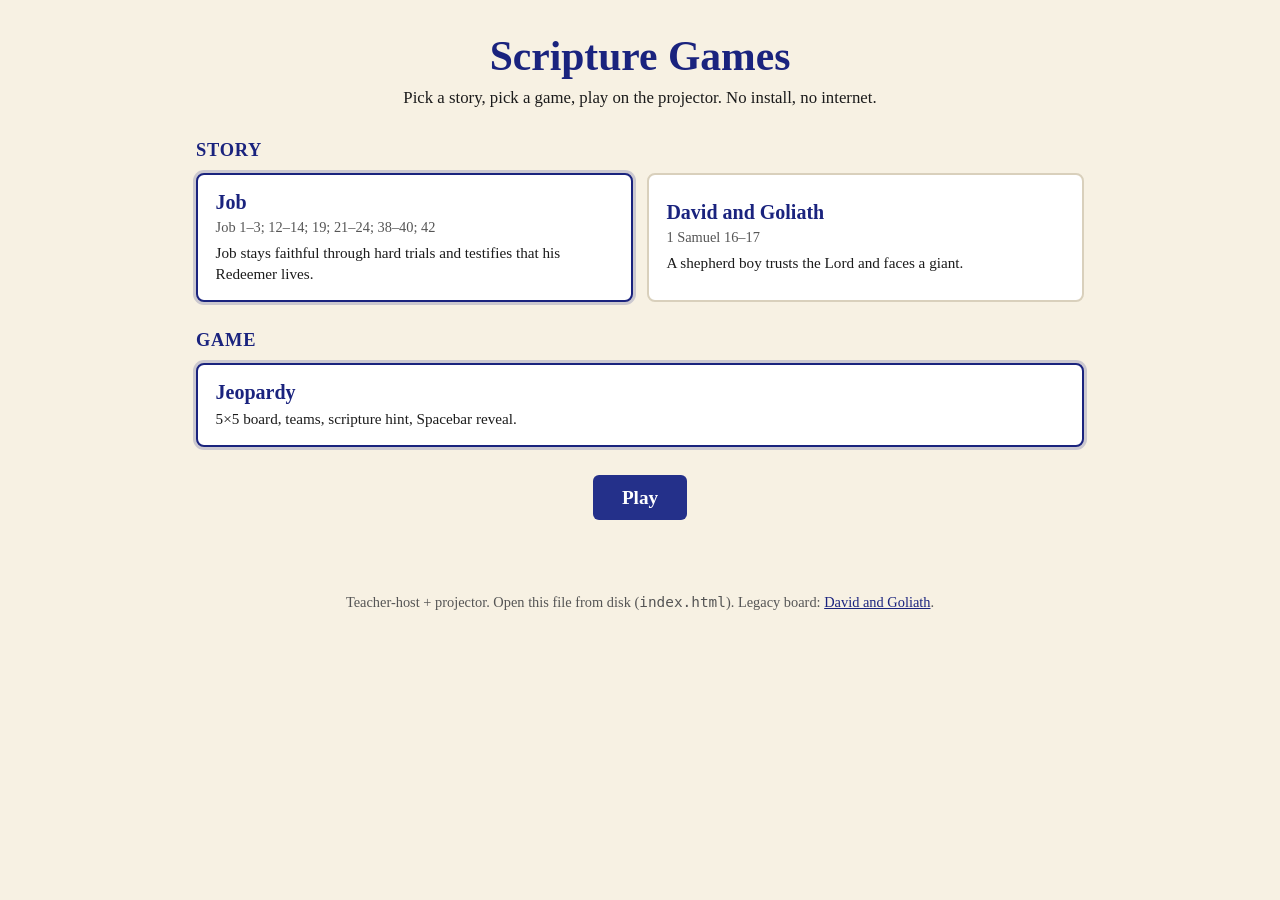
==== index.html @ 19849aba "Add the games hub, Jeopardy engine, and Job pack so class can play from disk. Story packs load on de" ====
<!DOCTYPE html>
<html lang="en">
<head>
  <meta charset="utf-8">
  <meta name="viewport" content="width=device-width, initial-scale=1">
  <title>Scripture Games</title>
  <link rel="stylesheet" href="hub.css">
</head>
<body>
  <main id="hub" class="hub">
    <header class="hub-header">
      <h1>Scripture Games</h1>
      <p>Pick a story, pick a game, play on the projector. No install, no internet.</p>
    </header>

    <section class="hub-section" aria-labelledby="stories-heading">
      <h2 id="stories-heading">Story</h2>
      <div id="story-cards" class="cards"></div>
    </section>

    <section class="hub-section" aria-labelledby="games-heading">
      <h2 id="games-heading">Game</h2>
      <div id="game-cards" class="cards"></div>
    </section>

    <div class="play-row">
      <button type="button" class="play-btn" id="play-btn">Play</button>
    </div>
    <p class="hub-error" id="hub-error" role="status"></p>

    <p class="hub-foot">Teacher-host + projector. Open this file from disk (<code>index.html</code>). Legacy board: <a href="david-and-goliath.html">David and Goliath</a>.</p>
  </main>

  <div id="game-root" hidden></div>

  <noscript>This hub needs JavaScript. Open <a href="david-and-goliath.html">david-and-goliath.html</a> for the legacy board.</noscript>

  <script src="stories/catalog.js"></script>
  <script src="hub.js"></script>
</body>
</html>
---- hub.css ----
:root {
  --navy: #1a237e;
  --navy-mid: #24308a;
  --gold: #d4a017;
  --cream: #f7f1e3;
  --ink: #1b1b1b;
}

* {
  box-sizing: border-box;
}

html,
body {
  margin: 0;
  min-height: 100%;
  font-family: Georgia, "Times New Roman", serif;
  background: var(--cream);
  color: var(--ink);
}

body {
  min-height: 100vh;
}

.hub {
  max-width: 58rem;
  margin: 0 auto;
  padding: 2rem 1.25rem 3rem;
}

.hub-header {
  text-align: center;
  margin-bottom: 2rem;
}

.hub-header h1 {
  margin: 0;
  font-size: clamp(1.8rem, 4vw, 2.6rem);
  color: var(--navy);
}

.hub-header p {
  margin: 0.5rem 0 0;
  font-size: 1.05rem;
}

.hub-section {
  margin-bottom: 1.75rem;
}

.hub-section h2 {
  margin: 0 0 0.75rem;
  font-size: 1.15rem;
  color: var(--navy);
  letter-spacing: 0.04em;
  text-transform: uppercase;
}

.cards {
  display: grid;
  grid-template-columns: repeat(auto-fit, minmax(16rem, 1fr));
  gap: 0.85rem;
}

.card {
  display: block;
  width: 100%;
  text-align: left;
  background: #fff;
  border: 2px solid #d9d0bc;
  border-radius: 8px;
  padding: 1rem 1.1rem;
  cursor: pointer;
  font-family: inherit;
  color: inherit;
}

.card:hover,
.card:focus {
  border-color: var(--navy-mid);
  outline: none;
}

.card.selected {
  border-color: var(--navy);
  box-shadow: 0 0 0 3px rgba(26, 35, 126, 0.2);
}

.card h3 {
  margin: 0 0 0.3rem;
  font-size: 1.25rem;
  color: var(--navy);
}

.card .meta {
  margin: 0 0 0.45rem;
  font-size: 0.9rem;
  color: #555;
}

.card .blurb {
  margin: 0;
  font-size: 0.95rem;
  line-height: 1.35;
}

.play-row {
  display: flex;
  flex-wrap: wrap;
  gap: 0.75rem;
  align-items: center;
  justify-content: center;
  margin-top: 1.5rem;
}

.play-btn {
  background: var(--navy-mid);
  color: #fff;
  border: 0;
  border-radius: 6px;
  padding: 0.7rem 1.8rem;
  font-size: 1.2rem;
  font-weight: 700;
  font-family: inherit;
  cursor: pointer;
}

.play-btn:hover,
.play-btn:focus {
  background: var(--navy);
}

.play-btn:disabled {
  opacity: 0.45;
  cursor: not-allowed;
}

.hub-error {
  color: #8b1a1a;
  text-align: center;
  min-height: 1.4rem;
  margin: 0.75rem 0 0;
}

.hub-foot {
  margin-top: 2.5rem;
  text-align: center;
  font-size: 0.9rem;
  color: #555;
}

.hub-foot a {
  color: var(--navy);
}

.hub[hidden],
#game-root[hidden] {
  display: none !important;
}
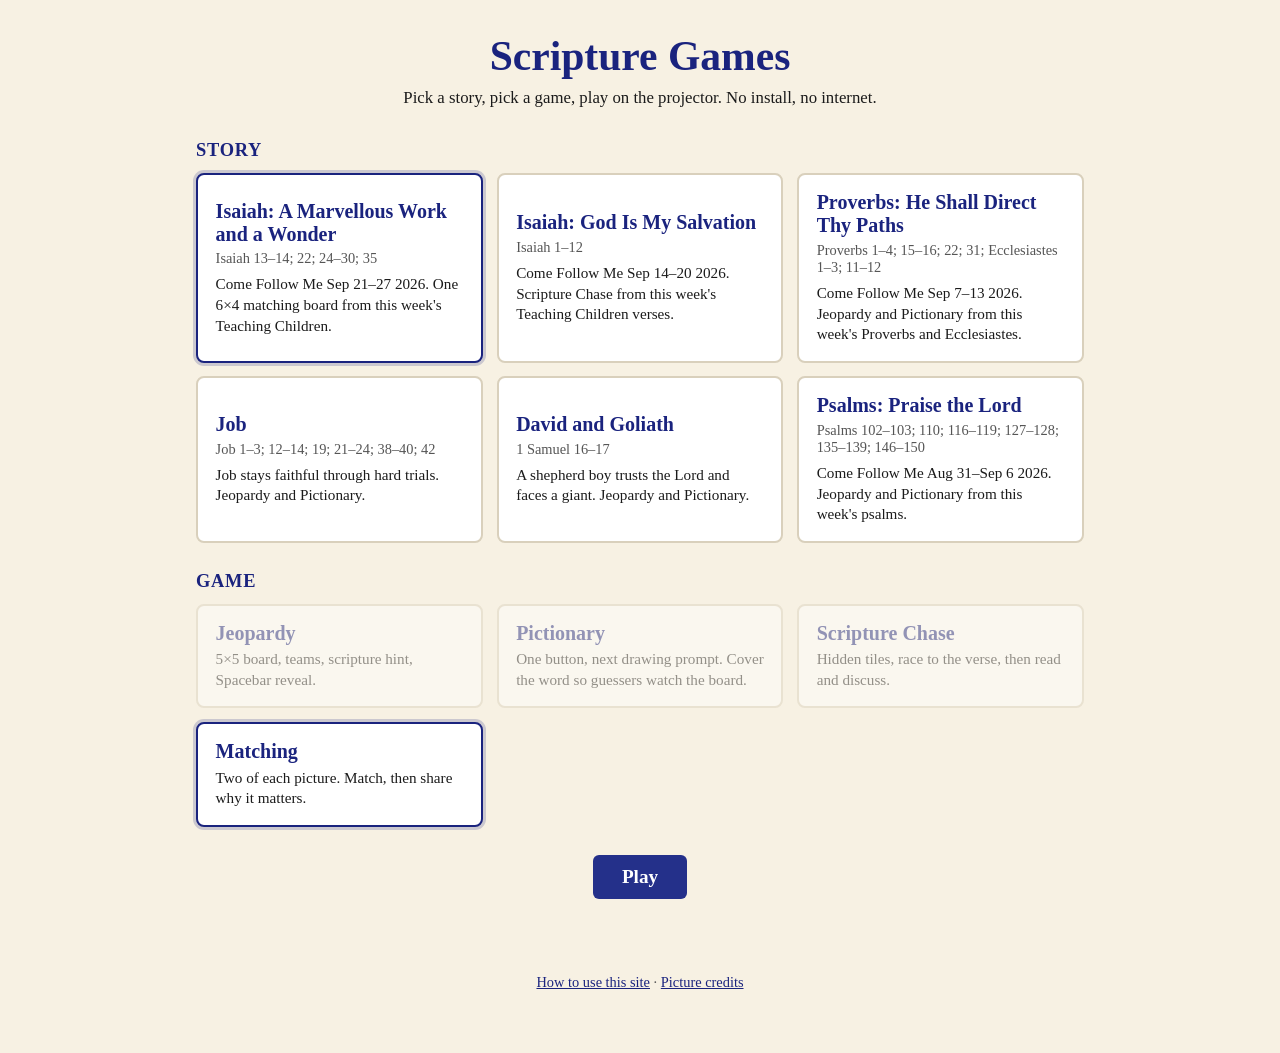
==== commit d0e5418e: "Put verse text and Gospel Library links on the match page so the class can read together, and add hu" ====
--- a/index.html
+++ b/index.html
@@ -28,13 +28,14 @@
     </div>
     <p class="hub-error" id="hub-error" role="status"></p>
 
-    <p class="hub-foot">Teacher-host + projector. Open this file from disk (<code>index.html</code>). Legacy board: <a href="david-and-goliath.html">David and Goliath</a>.</p>
+    <p class="hub-foot"><a href="how-to.html">How to use this site</a> · <a href="credits.html">Picture credits</a></p>
   </main>
 
   <div id="game-root" hidden></div>
 
   <noscript>This hub needs JavaScript. Open <a href="david-and-goliath.html">david-and-goliath.html</a> for the legacy board.</noscript>
 
+  <script src="games/gospel-link.js"></script>
   <script src="stories/catalog.js"></script>
   <script src="hub.js"></script>
 </body>
--- a/hub.css
+++ b/hub.css
@@ -87,6 +87,13 @@
   box-shadow: 0 0 0 3px rgba(26, 35, 126, 0.2);
 }
 
+.card.disabled,
+.card:disabled {
+  opacity: 0.45;
+  cursor: not-allowed;
+  box-shadow: none;
+}
+
 .card h3 {
   margin: 0 0 0.3rem;
   font-size: 1.25rem;
@@ -154,6 +161,55 @@
   color: var(--navy);
 }
 
+.hub-page {
+  max-width: 40rem;
+}
+
+.hub-back {
+  margin: 0 0 1rem;
+  text-align: left;
+}
+
+.hub-page h1 {
+  margin: 0 0 1rem;
+  font-size: clamp(1.6rem, 3.5vw, 2.2rem);
+  color: var(--navy);
+}
+
+.hub-page h2 {
+  margin: 1.6rem 0 0.5rem;
+  font-size: 1.15rem;
+  color: var(--navy);
+}
+
+.hub-page p,
+.hub-page li {
+  line-height: 1.45;
+}
+
+.hub-page ul {
+  padding-left: 1.25rem;
+}
+
+.hub-page table {
+  width: 100%;
+  border-collapse: collapse;
+  font-size: 0.92rem;
+  margin: 0.75rem 0 1.25rem;
+}
+
+.hub-page th,
+.hub-page td {
+  text-align: left;
+  vertical-align: top;
+  padding: 0.4rem 0.5rem 0.4rem 0;
+  border-bottom: 1px solid #d9d0bc;
+}
+
+.hub-page a {
+  color: var(--navy);
+}
+
 .hub[hidden],
 #game-root[hidden] {
   display: none !important;
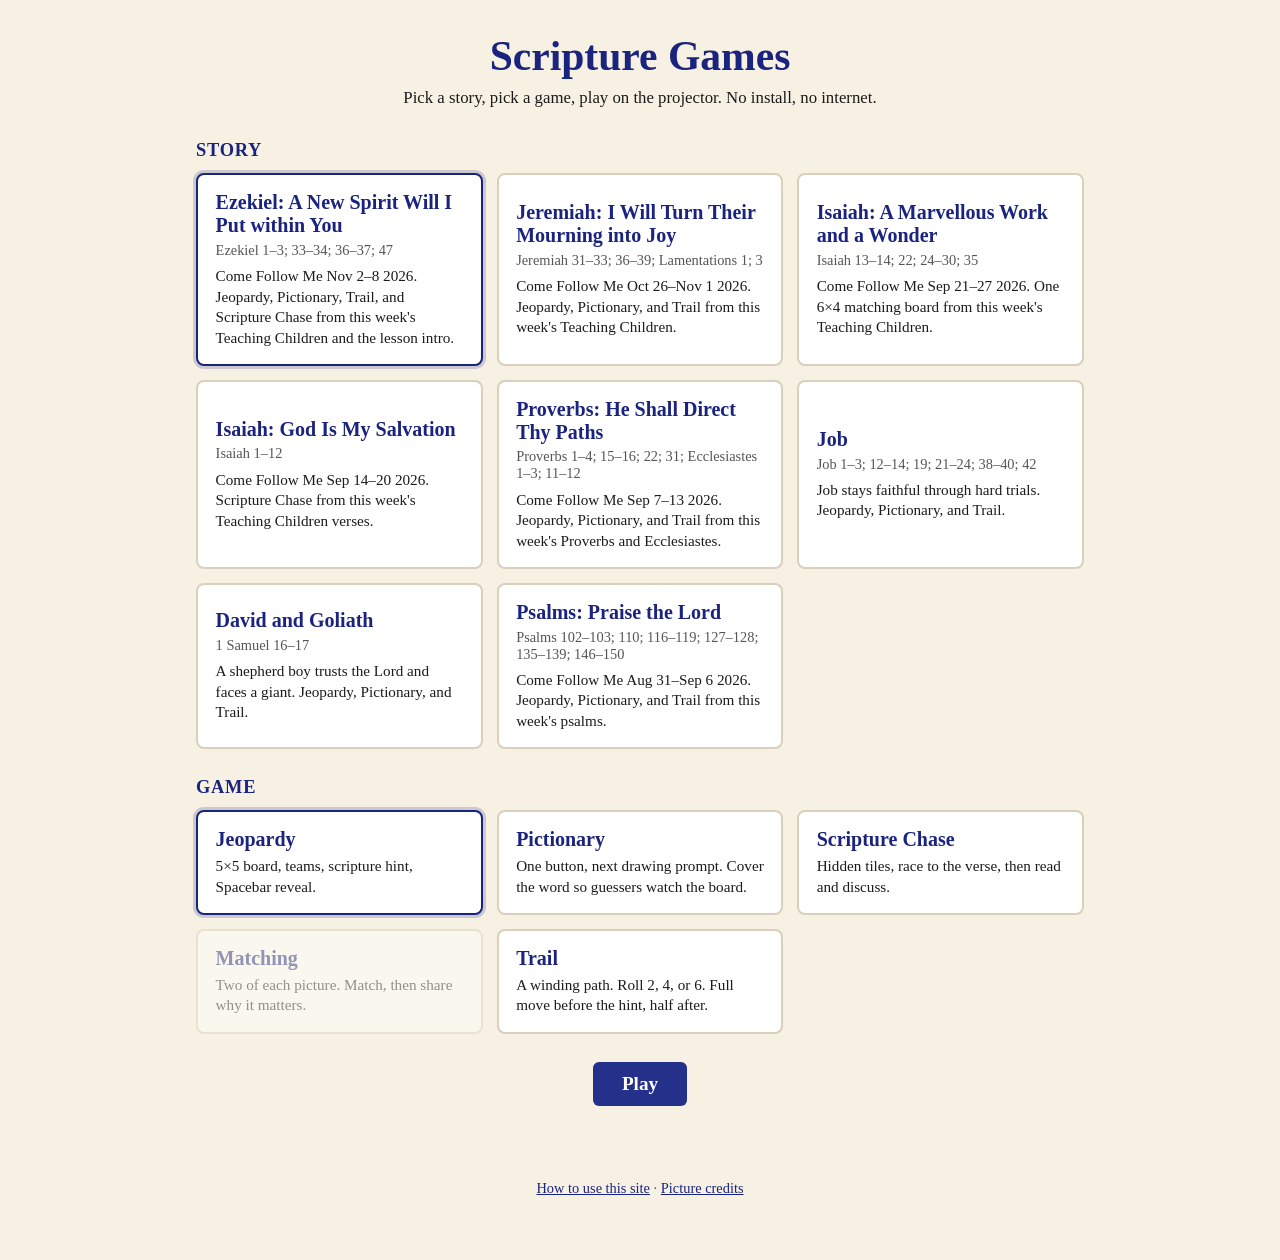
==== commit 72341a54: "Add Trail, the lesson key, and the Jeremiah and Ezekiel weeks so class can play a reviewed bank, inc" ====
--- a/index.html
+++ b/index.html
@@ -33,9 +33,18 @@
 
   <div id="game-root" hidden></div>
 
+  <section id="lesson-key" class="lesson-key" hidden aria-label="Key">
+    <div class="lesson-key-body">
+      <h2>Key</h2>
+      <ol id="lesson-key-list" class="lesson-key-list"></ol>
+    </div>
+    <div id="lesson-key-page" class="lesson-key-page"></div>
+  </section>
+
   <noscript>This hub needs JavaScript. Open <a href="david-and-goliath.html">david-and-goliath.html</a> for the legacy board.</noscript>
 
   <script src="games/gospel-link.js"></script>
+  <script src="games/key.js"></script>
   <script src="stories/catalog.js"></script>
   <script src="hub.js"></script>
 </body>
--- a/hub.css
+++ b/hub.css
@@ -211,6 +211,76 @@
 }
 
 .hub[hidden],
-#game-root[hidden] {
+#game-root[hidden],
+.lesson-key[hidden] {
   display: none !important;
 }
+
+.lesson-key {
+  position: fixed;
+  left: 0;
+  right: 0;
+  bottom: 0;
+  z-index: 40;
+  display: flex;
+  flex-direction: column;
+  align-items: stretch;
+  gap: 0.35rem;
+  max-height: 34vh;
+  overflow: auto;
+  background: #fffef8;
+  color: #141414;
+  border-top: 4px solid var(--navy);
+  box-shadow: 0 -8px 18px rgba(0, 0, 0, 0.28);
+  padding: 0.55rem 0.9rem 0.65rem;
+}
+
+.lesson-key-page:empty {
+  display: none;
+}
+
+.lesson-key-body {
+  display: flex;
+  align-items: flex-start;
+  gap: 0.85rem;
+}
+
+.lesson-key h2 {
+  margin: 0;
+  flex: 0 0 auto;
+  color: var(--navy);
+  font-size: 1.05rem;
+}
+
+.lesson-key-list {
+  display: flex;
+  flex: 1;
+  flex-wrap: wrap;
+  gap: 0.45rem 1.15rem;
+  list-style: none;
+  margin: 0;
+  padding: 0;
+}
+
+.lesson-key-list li {
+  flex: 1 1 16rem;
+  min-width: 0;
+  margin: 0;
+}
+
+.lesson-key-title {
+  margin: 0;
+  color: #0d1448;
+  font-size: 1.05rem;
+  font-weight: 700;
+  line-height: 1.25;
+}
+
+.lesson-key-refs {
+  margin: 0.12rem 0 0;
+  font-size: 0.92rem;
+}
+
+.lesson-key-refs a {
+  color: var(--navy);
+}
